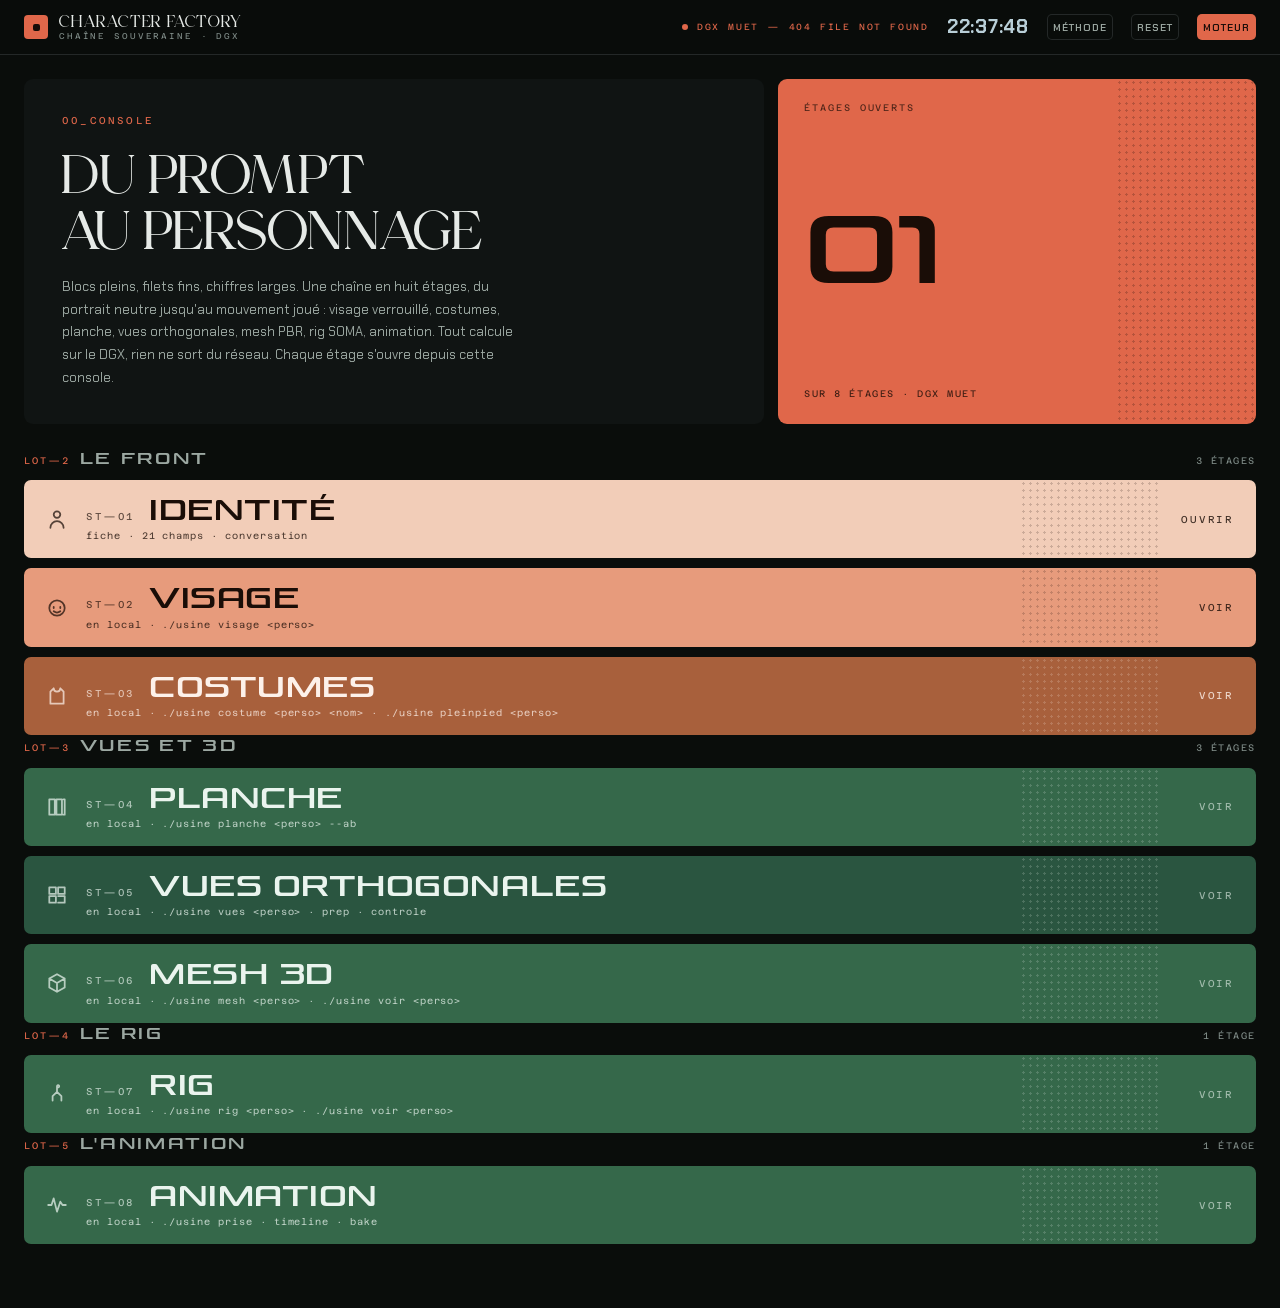
==== console.html @ dc8e5987 "Put a status page at the site root, move the Identity console to console.html index.html is now the " ====
<!DOCTYPE html>
<html lang="fr">
<head>
<meta charset="UTF-8">
<meta name="viewport" content="width=device-width, initial-scale=1, viewport-fit=cover">
<title>CHARACTER FACTORY</title>
<meta name="description" content="Chaîne souveraine prompt ou photo → visage → costumes → planche → vues orthogonales → mesh PBR → rig SOMA → animation.">
<link rel="icon" href="data:image/svg+xml,%3Csvg xmlns='http://www.w3.org/2000/svg' viewBox='0 0 32 32'%3E%3Crect width='32' height='32' rx='6' fill='%23e0674a'/%3E%3Crect x='12' y='12' width='8' height='8' rx='2' fill='%23170c08'/%3E%3C/svg%3E">
<link rel="preconnect" href="https://fonts.googleapis.com">
<link rel="preconnect" href="https://fonts.gstatic.com" crossorigin>
<link rel="stylesheet" href="https://fonts.googleapis.com/css2?family=Chakra+Petch:wght@400;500;600;700&family=Azeret+Mono:wght@300;400;500&family=Saira+Semi+Condensed:wght@400;600&display=swap">
<link rel="stylesheet" href="./assets/tokens.css">
<link rel="stylesheet" href="./assets/rack.css">
<link rel="stylesheet" href="./assets/factory.css">
</head>
<body>

<header class="hdr">
  <button class="logo" id="home-btn" title="revenir à la console">
    <span class="sq"><i></i></span>
    <span>
      <b>Character Factory</b>
      <small>chaîne souveraine · dgx</small>
    </span>
  </button>

  <span class="sp"></span>

  <span class="pill" id="engine-pill"><i></i><span id="engine-text">démarrage</span></span>
  <span class="clock" id="clock">--:--:--</span>

  <button class="tb ghost sm" id="console-btn" title="revenir à la console" hidden>◂ Console</button>
  <button class="tb ghost sm" id="method-btn" title="voir la méthode chargée">Méthode</button>
  <button class="tb ghost sm" id="reset-btn" title="vider la session">Reset</button>
  <button class="tb go sm" id="settings-btn" title="URL du DGX, modèle, repli">Moteur</button>
</header>

<main class="console" id="home">

  <div class="console-top">
    <div class="hero">
      <span class="ref">00_console</span>
      <h1>Du prompt<br>au personnage</h1>
      <p>
        Blocs pleins, filets fins, chiffres larges. Une chaîne en huit étages, du portrait
        neutre jusqu'au mouvement joué : visage verrouillé, costumes, planche, vues
        orthogonales, mesh PBR, rig SOMA, animation. Tout calcule sur le DGX, rien ne sort
        du réseau. Chaque étage s'ouvre depuis cette console.
      </p>
    </div>

    <div class="statcard">
      <span class="ref">étages ouverts</span>
      <span class="n" id="stat-n">01</span>
      <span class="foot" id="stat-foot">sur 8 étages</span>
      <span class="dots"></span>
    </div>
  </div>

  <div id="console-sections"></div>

</main>

<main class="bench" id="work" hidden>

  <!-- ── colonne 1 : le rack des étages ──────────────── -->
  <section class="col">
    <div class="c-head">
      <h2>Chaîne</h2>
      <span class="sec">8 étages</span>
    </div>
    <ul class="rack" id="rack"></ul>

    <div class="pan">
      <div class="meter">
        <span>Fiche d'identité</span>
        <span class="bar"><i id="sheet-meter"></i></span>
      </div>
    </div>
  </section>

  <!-- ── colonne 2 : la scène ────────────────────────── -->
  <section class="col stage">
    <div class="pan">
      <div class="c-head">
        <span class="sec" id="stage-ref">ST-01</span>
        <h2 id="stage-name">Identité</h2>
      </div>
      <p class="stage-blurb" id="stage-blurb"></p>
    </div>

    <!-- étage actif -->
    <div id="stage-live" class="stage-body">
      <div class="chat">
        <div class="chat-log" id="chat-log"></div>
        <div class="previews" id="previews"></div>
        <div class="composer">
          <textarea class="fld" id="input-text" rows="3"
                    placeholder="décris ton perso, ou réponds aux questions… (⌘/Ctrl + Entrée pour envoyer)"></textarea>
          <div class="composer-actions">
            <label class="tb ghost sm" title="ajouter des références">
              + Réf.
              <input type="file" id="pick-image" accept="image/*" multiple hidden>
            </label>
            <span class="sp"></span>
            <button class="tb go sm" id="send">Envoyer ▸</button>
          </div>
        </div>
      </div>

      <label class="drop" id="drop">
        Dépose une image n'importe où sur la page — vêtement, accessoire, ambiance, visage de référence
      </label>

      <div class="out" id="output" hidden>
        <div class="pan-head">
          <span class="t" id="output-label">sortie</span>
          <span class="sp"></span>
          <button class="tb ghost sm" id="copy">Copier</button>
          <button class="tb ghost sm" id="download">.txt</button>
        </div>
        <pre id="output-text"></pre>
      </div>
    </div>

    <!-- étage en attente d'un worker -->
    <div id="stage-pending" class="stage-body" hidden>
      <div class="pan">
        <p class="stage-blurb" style="margin-top:0">
          Cet étage tourne en local, sur la machine, en ligne de commande :
        </p>
        <pre class="cmd" id="stage-needs">./usine</pre>
        <p class="stage-note" style="margin-top:12px">
          Pas de serveur. Chaque commande écrit dans projects/&lt;perso&gt;/ et range ce qu'elle a fait
          dans project.json. ./usine etat &lt;perso&gt; dit où en est le personnage et quoi lancer ensuite ;
          ./usine doctor dit quels moteurs tournent déjà sur la machine.
        </p>
      </div>

      <div class="pan" id="plate-plan" hidden>
        <div class="c-head"><h2>Plan de planche</h2><span class="sec">§5.4 corrigé</span></div>
        <p class="stage-note" style="margin:10px 0 14px">
          La maquette d'origine portait trois plein pieds. Il manquait le profil pur : l'étage 3D
          a besoin des quatre azimuts alignés à ±5°. Layout corrigé —
        </p>
        <div class="sheetgrid">
          <div class="panel-cell"><span class="az">0°</span><span class="cap">Fullbody<br>front</span></div>
          <div class="panel-cell"><span class="az">90°</span><span class="cap">Fullbody<br>left</span></div>
          <div class="panel-cell"><span class="az">180°</span><span class="cap">Fullbody<br>back</span></div>
          <div class="panel-cell"><span class="az">270°</span><span class="cap">Fullbody<br>right</span></div>
          <div class="panel-cell"><span class="az">45°</span><span class="cap">Fullbody<br>3/4</span></div>
        </div>
        <div class="sheetgrid" style="margin-top:6px">
          <div class="panel-cell close"><span class="cap">Close up<br>face</span></div>
          <div class="panel-cell close"><span class="cap">Close up<br>profil</span></div>
          <div class="panel-cell close"><span class="cap">Close up<br>3/4</span></div>
          <div class="panel-cell close"><span class="cap">Expression<br>une par gén.</span></div>
          <div class="panel-cell close"><span class="cap">—</span></div>
        </div>
      </div>
    </div>
  </section>

  <!-- ── colonne 3 : la fiche ────────────────────────── -->
  <section class="col">
    <div class="c-head">
      <h2>Identité</h2>
      <span class="sec">autorité</span>
      <span class="cnt" id="sheet-progress">0/21</span>
    </div>

    <div class="sheet">
      <div class="sheet-fields" id="sheet-fields"></div>
      <div class="sheet-actions">
        <button class="tb go block" id="generate">▸ Prompt image</button>
        <button class="tb ghost block" id="ref2va">▸ Prompt Ref2VA (H3)</button>
        <label class="pill" style="padding:4px 2px;cursor:pointer">
          <input type="checkbox" id="mask-face">
          <span>Disque sur le visage des plein pieds</span>
        </label>
        <button class="tb ghost block sm" id="export-json">Exporter l'identité .json</button>
        <p class="stage-note">puis, sur la machine : ./usine nouveau --identite &lt;fichier&gt;</p>
      </div>
    </div>

    <div class="pan">
      <dl class="kv">
        <dt>pose</dt><dd>A-pose · 45°</dd>
        <dt>squelette</dt><dd>soma77</dd>
        <dt>unité</dt><dd>mètres · Y up · +Z devant</dd>
        <dt>identité</dt><dd>une seule par personnage</dd>
      </dl>
      <span class="dots"></span>
    </div>
  </section>

</main>

<!-- ── réglages du moteur ────────────────────────────── -->
<div class="scrim" id="settings" hidden>
  <div class="modal">
    <div class="modal-head">
      <span class="t">// moteur</span>
      <span class="sp"></span>
      <button class="tb ghost sm" data-close>×</button>
    </div>
    <div class="modal-body">
      <p>
        Le DGX est interrogé en dialecte OpenAI sur <code>/v1/chat/completions</code>.
        Colle la racine publique du tunnel, sans <code>/v1</code> : il est ajouté tout seul.
      </p>

      <div>
        <div class="lbl" style="margin-bottom:5px">URL du DGX</div>
        <input class="fld" id="set-dgx-url" placeholder="https://dgx-01.exemple.net" autocomplete="off" spellcheck="false">
        <p class="lbl" id="set-implicit" style="margin-top:6px;letter-spacing:.1em;text-transform:none" hidden></p>
      </div>

      <div>
        <div class="lbl" style="margin-bottom:5px">Modèle servi</div>
        <input class="fld" id="set-dgx-model" placeholder="local-model" autocomplete="off" spellcheck="false">
      </div>

      <div>
        <div class="lbl" style="margin-bottom:5px">Jeton (Bearer, facultatif)</div>
        <input class="fld" id="set-dgx-token" type="password" placeholder="laisser vide si le tunnel est déjà authentifié" autocomplete="off">
      </div>

      <div style="display:flex;gap:8px;align-items:center">
        <button class="tb ghost sm" id="set-probe-btn">Tester le DGX</button>
        <span class="lbl" id="set-probe" style="letter-spacing:.1em;text-transform:none"></span>
      </div>

      <hr style="border:none;height:1px;background:var(--line);margin:2px 0">

      <div>
        <div class="lbl" style="margin-bottom:5px">Clé Anthropic — repli</div>
        <input class="fld" id="set-key" type="password" placeholder="sk-ant-…" autocomplete="off">
      </div>

      <div>
        <div class="lbl" style="margin-bottom:5px">Modèle de repli</div>
        <select class="fld" id="set-anthropic-model"></select>
      </div>

      <div>
        <div class="lbl" style="margin-bottom:5px">Arbitrage</div>
        <select class="fld" id="set-engine">
          <option value="auto">auto — DGX d'abord, repli si muet</option>
          <option value="dgx">DGX seul — souverain, pas de repli</option>
          <option value="anthropic">Anthropic seul</option>
        </select>
      </div>

      <p class="warn">
        Rien n'est envoyé ailleurs que vers l'URL du DGX ou api.anthropic.com. Clé et jeton restent
        dans le localStorage de ce navigateur. Ne partage pas cette page avec la clé en cache.
      </p>
    </div>
    <div class="modal-foot">
      <span class="sp"></span>
      <button class="tb ghost sm" data-close>Annuler</button>
      <button class="tb go sm" id="set-save">Enregistrer ▸</button>
    </div>
  </div>
</div>

<!-- ── méthode ───────────────────────────────────────── -->
<div class="scrim" id="method" hidden>
  <div class="modal lg">
    <div class="modal-head">
      <span class="t">// data/methodology.md</span>
      <span class="sp"></span>
      <button class="tb ghost sm" data-close>×</button>
    </div>
    <div class="modal-body">
      <pre class="method-body" id="method-body"></pre>
    </div>
    <div class="modal-foot">
      <span class="lbl" style="text-transform:none;letter-spacing:.08em">
        édite <code>data/methodology.md</code> dans le dépôt pour changer le comportement du modèle
      </span>
      <span class="sp"></span>
      <button class="tb go sm" data-close>OK</button>
    </div>
  </div>
</div>

<div class="toast" id="toast"></div>

<script type="module" src="./js/app.js"></script>
</body>
</html>
---- assets/tokens.css ----
/* ============================================================
   CHARACTER FACTORY — jetons de thème
   Source unique de vérité. Repris du rack NL (Station NL Rack
   Verdant / Banc NL Comparatif). Aucune couleur en dur ailleurs :
   tout composant passe par une variable définie ici.
   ============================================================ */

:root {
  /* fonds, du plus profond au plus relevé */
  --bg:      #0a0d0b;
  --panel:   #101413;
  --panel2:  #151a18;
  --panel3:  #1b211e;

  /* encres */
  --ink:     #e6eae7;
  --ink2:    #9ca8a2;
  --ink3:    #7c8884;

  /* accents */
  --cy:      #b9cfd8;   /* acier pâle — la voie A, les valeurs lues */
  --or:      #e0674a;   /* orange — l'action, la voie B, l'alerte */
  --grn:     #2f6b4a;   /* vert sourd — l'état engagé */
  --grn2:    #3d8a60;   /* vert clair — la progression */

  /* rampe des barres de la console — du plus clair au plus sourd,
     comme la pile de logiciels du banc NL */
  --coral-3: #f2cdb8;
  --coral-2: #e79b7c;
  --coral-1: #a8603c;
  --verd-2:  #35684a;
  --verd-1:  #2a5540;
  --on-light: #1a0d07;

  /* traits */
  --line:    rgba(198, 213, 220, .14);
  --line-cy: rgba(185, 207, 216, .45);
  --line-or: rgba(224, 103, 74, .70);
  --line-gr: rgba(47, 107, 74, .85);

  /* encres inversées, posées sur un aplat d'accent */
  --on-or:   #170c08;
  --on-cy:   #0a0d0b;
  --on-grn:  #eaf4ee;

  /* typographie */
  --f-ui:    'Chakra Petch', 'Saira Semi Condensed', sans-serif;
  --f-mono:  'Azeret Mono', ui-monospace, monospace;
  --f-disp:  'Venus Rising', 'Chakra Petch', sans-serif;
  /* Norelli Demo Black ne porte que 54 glyphes : A-Z et a-z, sans
     chiffre ni accent. Elle ne peut donc tenir que des chaînes dont on
     maîtrise le contenu exact — en pratique le seul logotype. Partout
     ailleurs, un caractère manquant ferait basculer la police en plein
     mot, ce qui se voit. */
  --f-black: 'Norelli', 'Venus Rising', 'Chakra Petch', sans-serif;

  /* rayons — sobres, outil professionnel */
  --r1: 4px;
  --r2: 5px;
  --r3: 7px;
  --r4: 9px;

  /* espacements */
  --s1: 4px;
  --s2: 6px;
  --s3: 10px;
  --s4: 14px;
  --s5: 18px;
  --s6: 24px;

  /* gouttières du banc */
  --rack-w:  252px;
  --sheet-w: 340px;

  color-scheme: dark;
}
---- assets/rack.css ----
/* ============================================================
   CHARACTER FACTORY — composants du rack
   Langage repris du banc NL : en-tête collante, rack de rangées,
   moniteur à volet A/B, transport, timeline, cartes de méta.
   Typographie : Venus Rising porte l'affichage, comme dans le banc
   NL. Norelli Black remplace la "Four Zero" du banc d'origine, qui y
   était déclarée sans jamais servir ; elle ne tient que le logotype,
   faute de chiffres et d'accents dans son jeu de 54 glyphes.
   ============================================================ */

@font-face {
  font-family: 'Venus Rising';
  src: url('./fonts/venus-rising.otf') format('opentype');
  font-weight: 400;
  font-style: normal;
  font-display: swap;
}
@font-face {
  font-family: 'Norelli';
  src: url('./fonts/norelli-black.otf') format('opentype');
  font-weight: 400;
  font-style: normal;
  font-display: swap;
}

* { box-sizing: border-box; }
html, body { height: 100%; }

body {
  margin: 0;
  background: var(--bg);
  color: var(--ink);
  font-family: var(--f-ui);
  font-variant-numeric: tabular-nums;
  font-size: 12px;
  line-height: 1.5;
  -webkit-font-smoothing: antialiased;
}

button, input, select, textarea {
  font-family: var(--f-ui);
  border: none;
  outline: none;
  color: inherit;
  background: none;
}
button { cursor: pointer; }
button:focus-visible, input:focus-visible,
select:focus-visible, textarea:focus-visible,
[tabindex]:focus-visible {
  outline: 2px solid var(--or);
  outline-offset: 2px;
}
::selection { background: var(--or); color: var(--on-or); }
::-webkit-scrollbar { width: 9px; height: 9px; }
::-webkit-scrollbar-track { background: transparent; }
::-webkit-scrollbar-thumb { background: var(--panel3); border-radius: 999px; }

@keyframes sPulse { 0%,100% { opacity:.35 } 50% { opacity:1 } }
@media (prefers-reduced-motion: reduce) {
  * { animation: none !important; transition: none !important; }
}

/* ── deux voix typographiques ───────────────────────────── */
.mono {
  font-family: var(--f-mono);
  letter-spacing: .2em;
  text-transform: uppercase;
  font-size: 9px;
}
.venus {
  font-family: var(--f-disp);
  letter-spacing: .06em;
  text-transform: uppercase;
  line-height: 1;
}

/* ── en-tête ────────────────────────────────────────────── */
.hdr {
  position: sticky; top: 0; z-index: 40;
  background: rgba(10, 13, 11, .94);
  backdrop-filter: blur(12px);
  padding: 13px var(--s6);
  display: flex; align-items: center; gap: var(--s5);
  flex-wrap: wrap;
  box-shadow: inset 0 -1px 0 var(--line);
}
.logo { display: flex; align-items: center; gap: 11px; padding: 0; text-align: left; }
.logo .sq {
  width: 24px; height: 24px; border-radius: var(--r1);
  background: var(--or);
  display: flex; align-items: center; justify-content: center;
}
.logo .sq i { display: block; width: 7px; height: 7px; border-radius: 2px; background: var(--on-or); }
.logo b {
  display: block; font-family: var(--f-black); font-size: 16px; font-weight: 400;
  letter-spacing: .05em; text-transform: uppercase; line-height: 1.1;
}
.logo small {
  display: block; font-family: var(--f-mono); font-size: 8.5px;
  letter-spacing: .22em; color: var(--ink3); text-transform: uppercase;
}
.hdr .sp { flex: 1; min-width: 16px; }

.pill {
  display: flex; align-items: center; gap: 9px;
  font-family: var(--f-mono); font-size: 9px; letter-spacing: .2em;
  color: var(--ink3); text-transform: uppercase;
}
.pill i { width: 6px; height: 6px; border-radius: 50%; background: var(--ink3); flex: none; }
.pill.on    i { background: var(--grn2); }
.pill.work  i { background: var(--cy); animation: sPulse 1.2s infinite; }
.pill.err   i { background: var(--or); }
.pill.on    { color: var(--ink2); }
.pill.err   { color: var(--or); }

.clock { font-size: 19px; font-weight: 700; letter-spacing: .04em; color: var(--cy); }

/* ── boutons ────────────────────────────────────────────── */
.tb {
  display: inline-flex; align-items: center; justify-content: center;
  height: 30px; min-width: 30px; padding: 0 var(--s3);
  border-radius: var(--r2); background: var(--panel2);
  color: var(--ink); font-size: 11px; font-weight: 600;
  letter-spacing: .1em; text-transform: uppercase;
  transition: filter .12s, background .12s;
}
.tb:hover:not(:disabled) { filter: brightness(1.18); }
.tb:disabled { opacity: .3; cursor: default; }
.tb.go   { background: var(--or); color: var(--on-or); }
.tb.on   { background: var(--grn); color: var(--on-grn); }
.tb.ghost { background: transparent; box-shadow: inset 0 0 0 1px var(--line); color: var(--ink2); }
.tb.ghost:hover:not(:disabled) { color: var(--ink); box-shadow: inset 0 0 0 1px var(--line-cy); }
.tb.sm   { height: 26px; font-size: 10px; padding: 0 var(--s2); }
.tb.block { width: 100%; }
.tb svg { width: 14px; height: 14px; fill: currentColor; }

.seg { display: inline-flex; background: var(--panel2); border-radius: var(--r2); padding: 3px; gap: 3px; }
.seg .tb { background: transparent; height: 26px; font-size: 10px; }
.seg .tb.on { background: var(--grn); }

.lbl {
  font-family: var(--f-mono); font-size: 8.5px; letter-spacing: .2em;
  text-transform: uppercase; color: var(--ink3);
}

/* ── champs ─────────────────────────────────────────────── */
.fld {
  width: 100%; background: var(--panel2); border-radius: var(--r2);
  padding: 8px var(--s3); color: var(--ink); font-size: 12px;
  box-shadow: inset 0 0 0 1px var(--line);
}
.fld:focus { box-shadow: inset 0 0 0 1px var(--line-cy); }
.fld::placeholder { color: var(--ink3); }
textarea.fld { resize: vertical; min-height: 58px; line-height: 1.55; }
select.fld { cursor: pointer; }

/* ── le banc : rack | scène | fiche ─────────────────────── */
.bench {
  max-width: 1720px; margin: 0 auto;
  padding: var(--s5) var(--s6) 48px;
  display: grid;
  grid-template-columns: var(--rack-w) minmax(0, 1fr) var(--sheet-w);
  gap: var(--s4); align-items: start;
}
@media (max-width: 1280px) { .bench { grid-template-columns: var(--rack-w) minmax(0, 1fr); } }
@media (max-width: 900px)  { .bench { grid-template-columns: 1fr; } }

.col { display: flex; flex-direction: column; gap: var(--s3); min-width: 0; }

/* ── entête de colonne ──────────────────────────────────── */
.c-head { display: flex; align-items: baseline; gap: var(--s4); padding: 0 2px; }
.c-head h2 {
  margin: 0; font-family: var(--f-disp); font-size: 12px; font-weight: 400;
  letter-spacing: .2em; text-transform: uppercase; color: var(--ink3);
}
.c-head .sec { font-family: var(--f-mono); font-size: 9px; letter-spacing: .2em; color: var(--or); }
.c-head .cnt {
  margin-left: auto; font-family: var(--f-mono); font-size: 9px;
  letter-spacing: .14em; color: var(--ink3); text-transform: uppercase;
}

/* ── rangée de rack ─────────────────────────────────────── */
.rack { list-style: none; margin: 0; padding: 0; display: flex; flex-direction: column; gap: 5px; }

.item {
  position: relative; display: flex; align-items: center; gap: var(--s4);
  border-radius: var(--r3); background: var(--panel);
  padding: 11px var(--s4); min-height: 64px; overflow: hidden;
  transition: transform .16s, filter .16s; text-align: left; width: 100%;
}
.item:hover { filter: brightness(1.1); transform: translateX(3px); }
.item .dots {
  position: absolute; right: 10px; top: 0; bottom: 0; width: 54px;
  background-image: radial-gradient(rgba(198,213,220,.12) 1px, transparent 1.1px);
  background-size: 7px 7px; pointer-events: none; z-index: 0;
}
.item.sel { background: #122a2d; box-shadow: inset 0 0 0 1px var(--line-cy); }
.item.done { box-shadow: inset 0 0 0 1px var(--line-gr); }
.item .st { width: 7px; height: 7px; border-radius: 50%; flex: none; background: var(--panel3); }
.item .st.ok   { background: var(--grn2); }
.item .st.run  { background: var(--cy); animation: sPulse 1.2s infinite; }
.item .st.err  { background: var(--or); }
.item .txt { min-width: 0; flex: 1; position: relative; z-index: 1; }
.item .ref {
  display: block; font-family: var(--f-mono); font-size: 8.5px; letter-spacing: .18em;
  color: var(--ink3); text-transform: uppercase;
  white-space: nowrap; overflow: hidden; text-overflow: ellipsis;
}
/* Venus Rising est plus large que la fonte d'interface : un nom
   d'étage passe à la ligne au lieu de se faire couper. Le rack a de la
   hauteur, il n'a pas de largeur. */
.item .nm {
  display: block; font-family: var(--f-disp); font-size: 13px;
  line-height: 1.2; letter-spacing: .04em; text-transform: uppercase;
  margin-top: 3px; overflow-wrap: break-word;
}
.item .sub {
  display: block; font-family: var(--f-mono); font-size: 8.5px; line-height: 1.5;
  letter-spacing: .08em; color: var(--ink2); margin-top: 4px;
  white-space: nowrap; overflow: hidden; text-overflow: ellipsis;
}
.item.locked { opacity: .42; }
.item.locked:hover { transform: none; filter: none; }

/* séparateur de série dans le rack */
.rack .serie {
  display: flex; align-items: baseline; gap: var(--s3);
  padding: 12px 4px 4px;
  font-family: var(--f-mono); font-size: 8.5px; letter-spacing: .2em;
  text-transform: uppercase; color: var(--or);
}
.rack .serie:first-child { padding-top: 2px; }
.rack .serie::after { content: ""; flex: 1; height: 1px; background: var(--line); order: 1; }
.rack .serie .n { order: 2; color: var(--ink3); }

/* ── panneau générique ─────────────────────────────────── */
.pan { position: relative; overflow: hidden; background: var(--panel); border-radius: var(--r3); padding: var(--s4) var(--s5); }
.pan .dots {
  position: absolute; right: 10px; top: 0; bottom: 0; width: 96px;
  background-image: radial-gradient(rgba(198,213,220,.12) 1px, transparent 1.1px);
  background-size: 7px 7px; pointer-events: none;
}
.pan.flat { padding: 0; overflow: hidden; }
.pan-head {
  display: flex; align-items: center; gap: var(--s3);
  padding: 10px var(--s4); box-shadow: inset 0 -1px 0 var(--line);
}
.pan-head .t {
  font-family: var(--f-mono); font-size: 9px; letter-spacing: .2em;
  text-transform: uppercase; color: var(--ink3);
}
.pan-head .sp { flex: 1; }

/* ── moniteur, volet A/B ────────────────────────────────── */
.monitor {
  position: relative; width: 100%; aspect-ratio: 16/9;
  border-radius: var(--r4); background: #000; overflow: hidden;
  box-shadow: inset 0 0 0 1px var(--line); user-select: none;
}
.monitor .layer { position: absolute; inset: 0; }
.monitor .layer.b { clip-path: inset(0 0 0 50%); }
.monitor .layer img { width: 100%; height: 100%; object-fit: contain; display: block; }
.monitor.mode-side .layer { width: 50%; clip-path: none; }
.monitor.mode-side .layer.b { left: 50%; }
.monitor.mode-a .layer.b, .monitor.mode-b .layer.a { visibility: hidden; }
.monitor.mode-side .handle, .monitor.mode-a .handle, .monitor.mode-b .handle { display: none; }
.handle {
  position: absolute; top: 0; bottom: 0; left: 50%; width: 2px; margin-left: -1px;
  background: var(--or); cursor: ew-resize; z-index: 5;
}
.handle::before { content: ""; position: absolute; top: 0; bottom: 0; left: -12px; width: 26px; }
.handle .grip {
  position: absolute; top: 50%; left: 50%; transform: translate(-50%, -50%);
  width: 26px; height: 44px; border-radius: var(--r1); background: var(--or);
  display: flex; align-items: center; justify-content: center; gap: 3px;
  box-shadow: 0 2px 10px rgba(0,0,0,.5);
}
.handle .grip i { width: 2px; height: 16px; background: var(--on-or); border-radius: 1px; display: block; }
.tag {
  position: absolute; top: 12px; z-index: 6; display: flex; align-items: center; gap: 8px;
  padding: 6px var(--s3); border-radius: var(--r2);
  background: rgba(10,13,11,.82); backdrop-filter: blur(6px);
  box-shadow: inset 0 0 0 1px var(--line); pointer-events: none;
}
.tag.a { left: 12px; } .tag.b { right: 12px; }
.tag b { font-family: var(--f-disp); font-size: 13px; letter-spacing: .06em; }
.tag.a b { color: var(--cy); } .tag.b b { color: var(--or); }
.tag span {
  display: block; font-family: var(--f-mono); font-size: 8.5px; letter-spacing: .14em;
  text-transform: uppercase; color: var(--ink2); max-width: 28ch;
  overflow: hidden; text-overflow: ellipsis; white-space: nowrap;
}
.monitor .empty {
  position: absolute; inset: 0; display: flex; flex-direction: column;
  align-items: center; justify-content: center; gap: var(--s4);
  text-align: center; padding: var(--s6); color: var(--ink3);
}
.monitor .empty b {
  font-family: var(--f-disp); font-size: 22px;
  letter-spacing: .08em; text-transform: uppercase; color: var(--ink2);
}
.readout {
  position: absolute; bottom: 12px; right: 12px; z-index: 6;
  padding: 6px var(--s3); border-radius: var(--r2);
  background: rgba(10,13,11,.82); box-shadow: inset 0 0 0 1px var(--line);
  font-size: 13px; font-weight: 600; color: var(--cy); letter-spacing: .04em;
  pointer-events: none;
}

/* ── transport ──────────────────────────────────────────── */
.transport {
  display: flex; align-items: center; gap: 8px; flex-wrap: wrap;
  background: var(--panel); border-radius: var(--r3); padding: var(--s3) var(--s4);
}
.transport .sp { flex: 1; min-width: 8px; }
.timecode { font-size: 15px; font-weight: 700; color: var(--cy); letter-spacing: .04em; padding: 0 var(--s2); white-space: nowrap; }
.timecode small { font-family: var(--f-mono); font-size: 8.5px; letter-spacing: .16em; color: var(--ink3); margin-left: 8px; text-transform: uppercase; }

/* ── timeline ───────────────────────────────────────────── */
.timeline { background: var(--panel); border-radius: var(--r3); padding: 12px var(--s4); display: flex; flex-direction: column; gap: 8px; }
.tl { position: relative; height: 28px; }
.tl input[type=range] {
  position: absolute; inset: 0; width: 100%; height: 100%; margin: 0;
  -webkit-appearance: none; appearance: none; background: transparent; cursor: pointer; z-index: 3;
}
.tl input[type=range]::-webkit-slider-thumb { -webkit-appearance: none; width: 4px; height: 28px; border-radius: 2px; background: var(--or); }
.tl input[type=range]::-moz-range-thumb { width: 4px; height: 28px; border: none; border-radius: 2px; background: var(--or); }
.tl .track { position: absolute; left: 0; right: 0; top: 10px; height: 8px; border-radius: var(--r1); background: var(--panel3); overflow: hidden; }
.tl .fill { height: 100%; width: 0; background: var(--grn2); }
.tl .ticks {
  position: absolute; left: 0; right: 0; bottom: 0; height: 5px;
  background-image: repeating-linear-gradient(90deg, var(--ink3) 0 1px, transparent 1px 25%);
  opacity: .5;
}
.tl-foot { display: flex; justify-content: space-between; font-family: var(--f-mono); font-size: 8.5px; letter-spacing: .16em; color: var(--ink3); text-transform: uppercase; }

/* ── carte de méta, paires clé/valeur ───────────────────── */
.meta {
  border-radius: var(--r4); padding: var(--s5); display: flex; flex-direction: column;
  gap: var(--s3); position: relative; overflow: hidden; background: var(--panel);
}
.meta.a { box-shadow: inset 0 0 0 1px var(--line-cy); }
.meta.b { box-shadow: inset 0 0 0 1px var(--line-or); }
.meta .dots {
  position: absolute; right: 10px; top: 0; bottom: 0; width: 120px;
  background-image: radial-gradient(rgba(198,213,220,.16) 1px, transparent 1.1px);
  background-size: 7px 7px; pointer-events: none;
}
.kv { display: grid; grid-template-columns: auto 1fr; gap: 4px var(--s4); font-family: var(--f-mono); font-size: 9px; letter-spacing: .1em; position: relative; margin: 0; }
.kv dt { color: var(--ink3); text-transform: uppercase; }
.kv dd { margin: 0; color: var(--ink2); }
.kv dd.big { font-family: var(--f-ui); font-size: 15px; font-weight: 600; color: var(--cy); letter-spacing: .02em; }

/* ── dépôt de fichiers ──────────────────────────────────── */
.drop {
  border-radius: var(--r3); box-shadow: inset 0 0 0 1px var(--line-gr);
  padding: var(--s4) var(--s5); display: flex; align-items: center; gap: var(--s4);
  color: var(--ink3); font-family: var(--f-mono); font-size: 9px;
  letter-spacing: .16em; text-transform: uppercase; cursor: pointer;
  transition: box-shadow .12s, color .12s;
}
.drop:hover, .drop.over { box-shadow: inset 0 0 0 1px var(--or); color: var(--or); }
.drop input { display: none; }

/* ── avertissement ──────────────────────────────────────── */
.warn {
  border-radius: var(--r1); background: rgba(224,103,74,.14);
  box-shadow: inset 0 0 0 1px rgba(224,103,74,.55);
  padding: 7px var(--s3); font-family: var(--f-mono); font-size: 8.5px;
  letter-spacing: .1em; line-height: 1.6; color: var(--or); text-transform: uppercase;
}

/* ── jauge ──────────────────────────────────────────────── */
.meter { display: flex; flex-direction: column; gap: 5px; font-family: var(--f-mono); font-size: 8.5px; letter-spacing: .14em; color: var(--ink3); text-transform: uppercase; }
.meter .bar { height: 4px; border-radius: 2px; background: var(--panel3); overflow: hidden; }
.meter .bar i { display: block; height: 100%; width: 0; background: var(--grn2); transition: width .3s; }

/* ── bandeau flottant ───────────────────────────────────── */
.toast {
  position: fixed; left: 50%; bottom: 22px; transform: translateX(-50%); z-index: 60;
  background: var(--panel3); color: var(--ink); padding: var(--s3) var(--s5);
  border-radius: var(--r3); font-size: 12px; box-shadow: 0 8px 30px rgba(0,0,0,.5);
  opacity: 0; transition: opacity .2s; pointer-events: none; max-width: 90vw;
}
.toast.on { opacity: 1; }

/* ── boîte modale ───────────────────────────────────────── */
.scrim {
  position: fixed; inset: 0; z-index: 70; background: rgba(4,6,5,.78);
  backdrop-filter: blur(4px); display: flex; align-items: center; justify-content: center;
  padding: var(--s6);
}
.scrim[hidden] { display: none; }
.modal {
  background: var(--panel); border-radius: var(--r4); width: min(560px, 100%);
  max-height: 84vh; display: flex; flex-direction: column; overflow: hidden;
  box-shadow: inset 0 0 0 1px var(--line), 0 24px 60px rgba(0,0,0,.6);
}
.modal.lg { width: min(860px, 100%); }
.modal-head {
  display: flex; align-items: center; gap: var(--s3);
  padding: var(--s4) var(--s5); box-shadow: inset 0 -1px 0 var(--line);
}
.modal-head .t { font-family: var(--f-mono); font-size: 9px; letter-spacing: .2em; text-transform: uppercase; color: var(--ink3); }
.modal-head .sp { flex: 1; }
.modal-body { padding: var(--s5); overflow: auto; display: flex; flex-direction: column; gap: var(--s4); }
.modal-foot { padding: var(--s4) var(--s5); display: flex; gap: 8px; align-items: center; box-shadow: inset 0 1px 0 var(--line); }
.modal-foot .sp { flex: 1; }
.modal-body p { margin: 0; color: var(--ink2); line-height: 1.6; }
.modal-body code { font-family: var(--f-mono); font-size: 10px; color: var(--cy); }

[hidden] { display: none !important; }

/* ============================================================
   LA CONSOLE — page d'accueil
   Reprise de la home du banc NL : une carte héro, une carte de
   compte, puis la pile des étages en barres pleines.
   ============================================================ */

.console { max-width: 1420px; margin: 0 auto; padding: var(--s6) var(--s6) 64px; display: flex; flex-direction: column; gap: var(--s6); }

.console-top { display: grid; grid-template-columns: minmax(0, 1.55fr) minmax(0, 1fr); gap: var(--s4); }
@media (max-width: 900px) { .console-top { grid-template-columns: 1fr; } }

/* ── carte héro ─────────────────────────────────────────── */
.hero { background: var(--panel); border-radius: var(--r4); padding: 34px 38px; display: flex; flex-direction: column; gap: var(--s5); }
.hero .ref { font-family: var(--f-mono); font-size: 10px; letter-spacing: .22em; text-transform: uppercase; color: var(--or); }
.hero h1 {
  /* Norelli ne porte que des lettres et l'espace : ce titre est écrit
     pour elle, sans chiffre, sans accent, sans ponctuation. */
  margin: 0; font-family: var(--f-black); font-weight: 400;
  font-size: clamp(30px, 4.4vw, 54px); line-height: 1.04;
  letter-spacing: .01em; text-transform: uppercase; color: var(--ink);
}
.hero p { margin: 0; max-width: 58ch; color: var(--ink2); font-size: 13px; line-height: 1.75; }

/* ── carte de compte ────────────────────────────────────── */
.statcard {
  position: relative; overflow: hidden; border-radius: var(--r4);
  background: var(--or); color: var(--on-light);
  padding: 22px 26px; display: flex; flex-direction: column; min-height: 210px;
}
.statcard .ref { font-family: var(--f-mono); font-size: 9.5px; letter-spacing: .2em; text-transform: uppercase; opacity: .72; }
.statcard .n {
  font-family: var(--f-disp); font-size: clamp(56px, 8vw, 92px); line-height: 1;
  letter-spacing: -.01em; margin: auto 0; position: relative;
}
.statcard .foot { font-family: var(--f-mono); font-size: 9.5px; letter-spacing: .16em; text-transform: uppercase; opacity: .8; }
.statcard .dots {
  position: absolute; right: 0; top: 0; bottom: 0; width: 140px;
  background-image: radial-gradient(rgba(26,13,7,.22) 1px, transparent 1.1px);
  background-size: 7px 7px; pointer-events: none;
}

/* ── section ────────────────────────────────────────────── */
.sect { display: flex; flex-direction: column; gap: var(--s3); }
.sect-head { display: flex; align-items: baseline; gap: var(--s3); }
.sect-head h2 {
  margin: 0; font-family: var(--f-disp); font-size: 15px; font-weight: 400;
  letter-spacing: .18em; text-transform: uppercase; color: var(--ink2);
}
.sect-head .k { font-family: var(--f-mono); font-size: 9.5px; letter-spacing: .2em; color: var(--or); }
.sect-head .cnt { margin-left: auto; font-family: var(--f-mono); font-size: 9.5px; letter-spacing: .16em; text-transform: uppercase; color: var(--ink3); }

/* ── dalle d'étage ──────────────────────────────────────── */
.slab {
  position: relative; overflow: hidden; width: 100%; text-align: left;
  border-radius: var(--r3); padding: 17px 22px;
  display: flex; align-items: center; gap: var(--s5);
  transition: filter .14s, transform .14s;
}
.slab:hover { filter: brightness(1.06); transform: translateX(3px); }
.slab .ico { flex: none; width: 22px; height: 22px; opacity: .72; }
.slab .ico svg { width: 100%; height: 100%; fill: none; stroke: currentColor; stroke-width: 1.6; }
.slab .body { min-width: 0; flex: 1; position: relative; z-index: 1; }
.slab .line { display: flex; align-items: baseline; gap: var(--s4); flex-wrap: wrap; }
.slab .ref { font-family: var(--f-mono); font-size: 10px; letter-spacing: .16em; text-transform: uppercase; opacity: .68; flex: none; }
.slab .nm { font-family: var(--f-disp); font-size: clamp(19px, 2.2vw, 27px); line-height: 1.05; letter-spacing: .02em; text-transform: uppercase; }
.slab .sub { display: block; margin-top: 5px; font-family: var(--f-mono); font-size: 9.5px; letter-spacing: .1em; opacity: .74; }
.slab .dots {
  position: absolute; right: 96px; top: 0; bottom: 0; width: 140px;
  background-image: radial-gradient(currentColor 1px, transparent 1.1px);
  background-size: 7px 7px; opacity: .18; pointer-events: none;
}
.slab .go {
  flex: none; font-family: var(--f-mono); font-size: 10px; letter-spacing: .18em;
  text-transform: uppercase; opacity: .82; position: relative; z-index: 1;
}

/* les trois teintes de la pile, comme sur la home NL */
.slab.t3 { background: var(--coral-3); color: var(--on-light); }
.slab.t2 { background: var(--coral-2); color: var(--on-light); }
.slab.t1 { background: var(--coral-1); color: #fdf1ea; }

/* les étages encore verrouillés restent dans la famille verte */
.slab.lk  { background: var(--verd-2); color: var(--on-grn); }
.slab.lk2 { background: var(--verd-1); color: var(--on-grn); }
.slab.lk .go, .slab.lk2 .go { opacity: .6; }
---- assets/factory.css ----
/* ============================================================
   CHARACTER FACTORY — les étages
   Conversation, fiche d'identité, widgets interactifs.
   Les noms de classe sont ceux du générateur d'origine, pour que
   le code repris continue de s'y accrocher sans réécriture.
   ============================================================ */

/* ── scène ──────────────────────────────────────────────── */
.stage { display: flex; flex-direction: column; gap: var(--s3); min-width: 0; }
.stage-body { display: flex; flex-direction: column; gap: var(--s3); min-width: 0; }
.stage-note {
  font-family: var(--f-mono); font-size: 8.5px; letter-spacing: .14em;
  line-height: 1.7; color: var(--ink3); text-transform: uppercase;
}
/* Le résumé d'étage est de la prose, pas une étiquette : on le
   laisse en bas de casse, sinon il devient illisible sur trois lignes. */
.stage-blurb {
  margin: 10px 0 0; font-size: 12px; line-height: 1.65;
  color: var(--ink2); max-width: 82ch;
}

/* ── conversation ───────────────────────────────────────── */
.chat {
  background: var(--panel); border-radius: var(--r3);
  display: flex; flex-direction: column; min-height: 0;
  height: clamp(340px, calc(100vh - 340px), 760px);
}
.chat-log { flex: 1; overflow-y: auto; padding: var(--s4); display: flex; flex-direction: column; gap: var(--s3); }

.msg { display: flex; flex-direction: column; gap: 4px; max-width: 94%; }
.msg-meta { font-family: var(--f-mono); font-size: 8.5px; letter-spacing: .2em; text-transform: uppercase; color: var(--ink3); }
.msg-body {
  background: var(--panel2); border-radius: var(--r2); padding: var(--s3) var(--s4);
  font-size: 12.5px; line-height: 1.6; color: var(--ink); white-space: pre-wrap; word-break: break-word;
}
.msg-user { align-self: flex-end; align-items: flex-end; }
.msg-user .msg-body { background: var(--panel3); box-shadow: inset 0 0 0 1px var(--line-cy); }
.msg-system .msg-body { background: transparent; box-shadow: inset 0 0 0 1px var(--line); color: var(--ink3); font-family: var(--f-mono); font-size: 9.5px; letter-spacing: .08em; line-height: 1.8; }
.msg-tool .msg-body { background: transparent; color: var(--grn2); font-family: var(--f-mono); font-size: 9px; letter-spacing: .1em; padding: 2px var(--s2); }
.msg-err .msg-body { background: rgba(224,103,74,.12); box-shadow: inset 0 0 0 1px rgba(224,103,74,.5); color: var(--or); }
.msg-images { display: flex; flex-wrap: wrap; gap: 6px; margin-bottom: 6px; }
.msg-images img { width: 78px; height: 78px; object-fit: cover; border-radius: var(--r1); box-shadow: inset 0 0 0 1px var(--line); }

.thinking { display: flex; gap: 5px; padding: 3px 0; }
.thinking span { width: 5px; height: 5px; border-radius: 50%; background: var(--cy); animation: sPulse 1.1s infinite; }
.thinking span:nth-child(2) { animation-delay: .18s; }
.thinking span:nth-child(3) { animation-delay: .36s; }

/* ── zone de saisie ─────────────────────────────────────── */
.composer { padding: var(--s3) var(--s4) var(--s4); display: flex; flex-direction: column; gap: 8px; box-shadow: inset 0 1px 0 var(--line); }
.composer-actions { display: flex; align-items: center; gap: 8px; }
.composer-actions .sp { flex: 1; }
.composer label.tb { cursor: pointer; }

.previews { display: flex; flex-wrap: wrap; gap: 6px; padding: 0 var(--s4); }
.previews:empty { display: none; }
.preview-thumb {
  position: relative; width: 54px; height: 54px; border-radius: var(--r1);
  background-size: cover; background-position: center;
  box-shadow: inset 0 0 0 1px var(--line);
}
.preview-thumb button {
  position: absolute; top: -5px; right: -5px; width: 17px; height: 17px;
  border-radius: 50%; background: var(--or); color: var(--on-or);
  font-size: 11px; line-height: 1; display: flex; align-items: center; justify-content: center;
}

/* ── widgets interactifs ────────────────────────────────── */
.msg-widget { max-width: 100%; }
.msg-widget .msg-body { background: var(--panel2); box-shadow: inset 0 0 0 1px var(--line-gr); }
.widget-question { font-size: 12.5px; color: var(--ink); margin-bottom: var(--s3); line-height: 1.5; }
.widget-area { display: flex; flex-direction: column; gap: var(--s3); }
.widget-locked .widget-area { opacity: .55; }
.widget-result { font-family: var(--f-mono); font-size: 9px; letter-spacing: .14em; color: var(--grn2); text-transform: uppercase; }

.chips-row { display: flex; flex-wrap: wrap; gap: 6px; }
.chip {
  padding: 6px var(--s3); border-radius: var(--r1); background: var(--panel3);
  color: var(--ink2); font-size: 11px; letter-spacing: .04em;
  box-shadow: inset 0 0 0 1px transparent; transition: background .12s, color .12s;
}
.chip:hover:not(:disabled) { color: var(--ink); box-shadow: inset 0 0 0 1px var(--line-cy); }
.chip-selected { background: var(--grn); color: var(--on-grn); }
.chip-other { background: transparent; box-shadow: inset 0 0 0 1px var(--line); color: var(--ink3); }
.chips-custom { display: flex; gap: 6px; align-items: center; }
.chips-custom .fld { flex: 1; }

.slider-wrap { display: flex; flex-direction: column; gap: 6px; }
.slider-value { font-family: var(--f-disp); font-size: 20px; letter-spacing: .06em; color: var(--cy); }
.slider { -webkit-appearance: none; appearance: none; width: 100%; height: 22px; background: transparent; cursor: pointer; }
.slider::-webkit-slider-runnable-track { height: 4px; border-radius: 2px; background: var(--panel3); }
.slider::-webkit-slider-thumb { -webkit-appearance: none; width: 14px; height: 14px; margin-top: -5px; border-radius: 50%; background: var(--or); }
.slider::-moz-range-track { height: 4px; border-radius: 2px; background: var(--panel3); }
.slider::-moz-range-thumb { width: 14px; height: 14px; border: none; border-radius: 50%; background: var(--or); }
.slider-ticks { display: flex; justify-content: space-between; font-family: var(--f-mono); font-size: 8.5px; letter-spacing: .16em; color: var(--ink3); }

.swatches-row { display: flex; flex-wrap: wrap; gap: 6px; }
.swatches-row:empty { display: none; }
.swatch {
  position: relative; display: flex; align-items: flex-end; justify-content: center;
  width: 62px; height: 46px; border-radius: var(--r1);
  box-shadow: inset 0 0 0 1px var(--line);
}
.swatch span {
  font-family: var(--f-mono); font-size: 8px; letter-spacing: .08em;
  background: rgba(10,13,11,.72); color: var(--ink); padding: 2px 4px;
  border-radius: 2px; margin-bottom: 4px;
}
.swatch-x {
  position: absolute; top: -5px; right: -5px; width: 17px; height: 17px;
  border-radius: 50%; background: var(--or); color: var(--on-or); font-size: 11px;
  line-height: 1; display: flex; align-items: center; justify-content: center;
}
.picker-row { display: flex; gap: 8px; align-items: center; }
.color-picker { width: 42px; height: 30px; border-radius: var(--r1); background: var(--panel3); cursor: pointer; padding: 3px; }
.widget-confirm { align-self: flex-start; }

/* ── fiche d'identité ───────────────────────────────────── */
.sheet { background: var(--panel); border-radius: var(--r3); display: flex; flex-direction: column; overflow: hidden; }
.sheet-fields { padding: var(--s3) var(--s4); overflow-y: auto; max-height: clamp(300px, calc(100vh - 400px), 720px); display: flex; flex-direction: column; gap: var(--s4); }
.sheet-section { display: flex; flex-direction: column; gap: 2px; }
.sheet-section-title {
  font-family: var(--f-mono); font-size: 8.5px; letter-spacing: .22em;
  text-transform: uppercase; color: var(--or); padding-bottom: 5px;
  display: flex; align-items: baseline; gap: var(--s3);
}
.sheet-section-title::after { content: ""; flex: 1; height: 1px; background: var(--line); }
.sheet-row { display: grid; grid-template-columns: 112px 1fr; gap: var(--s3); padding: 3px 0; align-items: baseline; }
.sheet-key { font-family: var(--f-mono); font-size: 8.5px; letter-spacing: .12em; text-transform: uppercase; color: var(--ink3); }
.sheet-val { font-size: 11.5px; line-height: 1.45; word-break: break-word; }
.sheet-val.filled { color: var(--ink); }
.sheet-val.empty { color: var(--panel3); }
.sheet-val.empty::before { content: "—"; }
@keyframes flashIn { from { background: rgba(61,138,96,.42); } to { background: transparent; } }
.sheet-val.flash { animation: flashIn .8s ease-out; border-radius: 2px; }
.sheet-actions { padding: var(--s3) var(--s4) var(--s4); display: flex; flex-direction: column; gap: 6px; box-shadow: inset 0 1px 0 var(--line); }

/* ── commande locale d'un étage ─────────────────────────── */
.cmd {
  margin: 10px 0 0; padding: var(--s3) var(--s4); border-radius: var(--r2);
  background: var(--panel2); box-shadow: inset 0 0 0 1px var(--line-gr);
  font-family: var(--f-mono); font-size: 11px; line-height: 1.6; letter-spacing: .02em;
  color: var(--cy); white-space: pre-wrap; word-break: break-word;
}

/* ── sortie texte ───────────────────────────────────────── */
.out { background: var(--panel); border-radius: var(--r3); overflow: hidden; }
.out pre {
  margin: 0; padding: var(--s4); max-height: 420px; overflow: auto;
  font-family: var(--f-mono); font-size: 10.5px; line-height: 1.7;
  color: var(--ink2); white-space: pre-wrap; word-break: break-word; letter-spacing: 0;
}
.method-body {
  margin: 0; font-family: var(--f-mono); font-size: 10.5px; line-height: 1.75;
  color: var(--ink2); white-space: pre-wrap; word-break: break-word; letter-spacing: 0;
}

/* ── grille de planche (la maquette du brief §5.4) ──────── */
.sheetgrid { display: grid; grid-template-columns: repeat(5, 1fr); gap: 6px; }
@media (max-width: 720px) { .sheetgrid { grid-template-columns: repeat(2, 1fr); } }
.panel-cell {
  position: relative; aspect-ratio: 2/3; border-radius: var(--r2);
  background: var(--panel2); box-shadow: inset 0 0 0 1px var(--line);
  display: flex; flex-direction: column; align-items: center; justify-content: center;
  gap: 4px; padding: var(--s3); text-align: center; overflow: hidden;
}
.panel-cell.close { aspect-ratio: 1/1; }
.panel-cell img { position: absolute; inset: 0; width: 100%; height: 100%; object-fit: cover; }
.panel-cell .cap {
  font-family: var(--f-mono); font-size: 8px; letter-spacing: .16em;
  text-transform: uppercase; color: var(--ink3); line-height: 1.5; position: relative;
}
.panel-cell .az { font-family: var(--f-disp); font-size: 15px; letter-spacing: .06em; color: var(--panel3); position: relative; }
.panel-cell.has-img .cap, .panel-cell.has-img .az { display: none; }
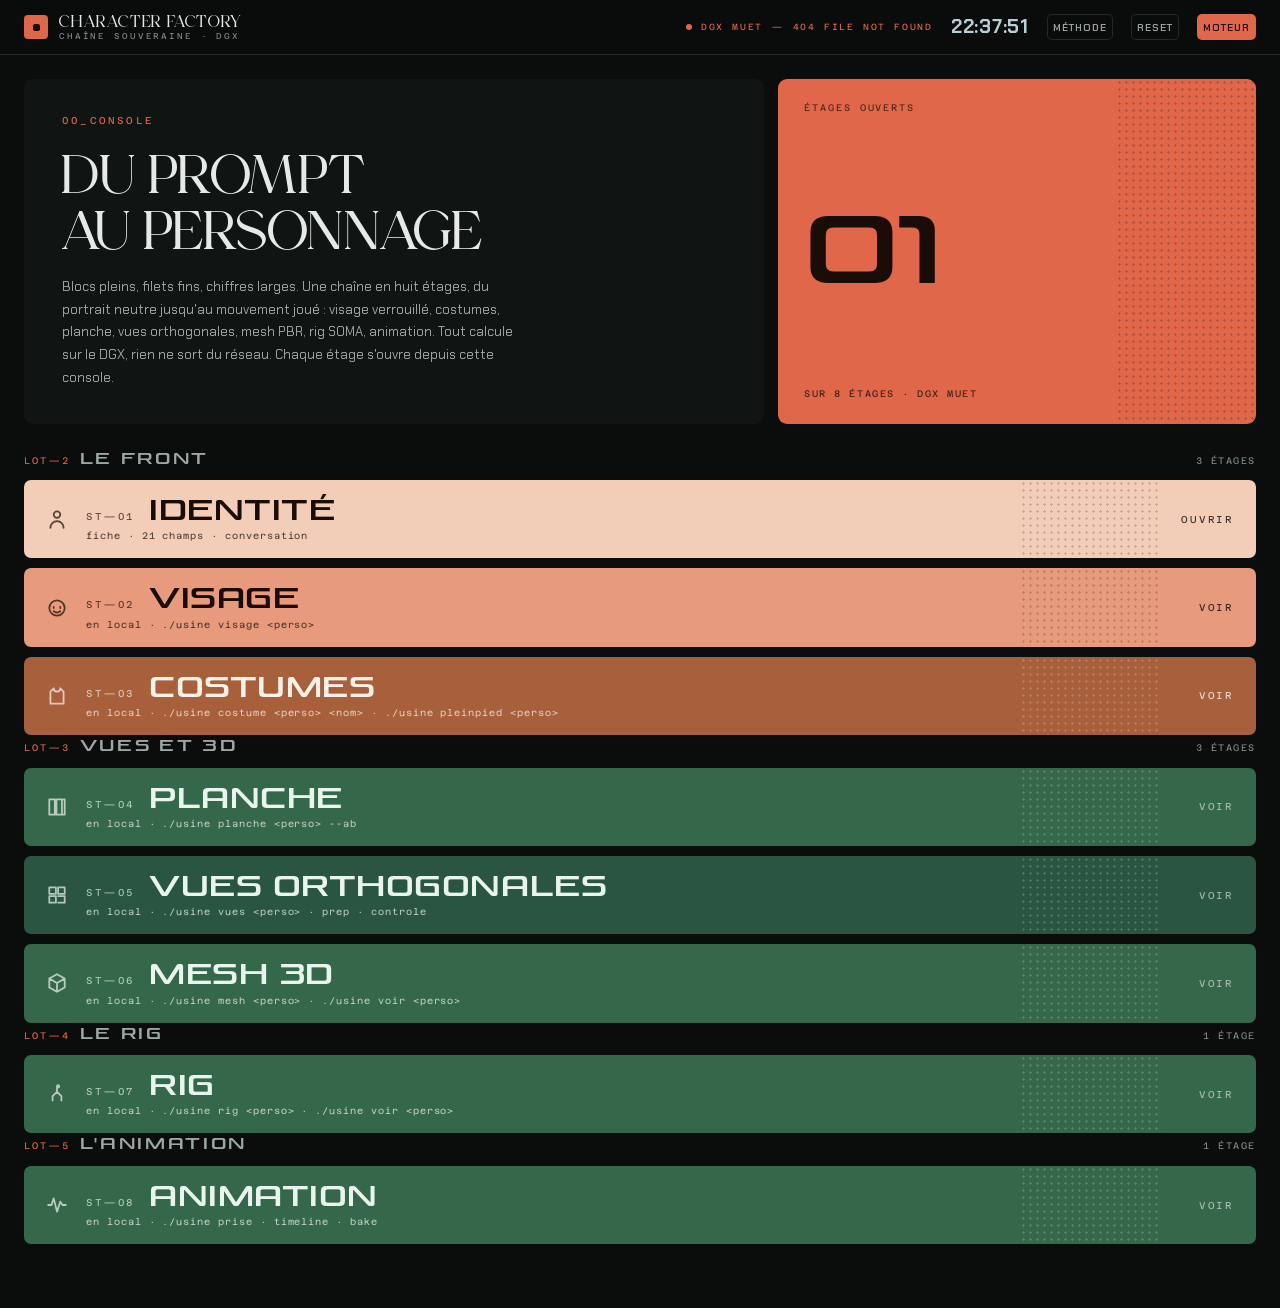
==== commit b8accd6e: "Add the studio: characters as cards, the whole chain by hand in one page ./usine studio serves studi" ====
--- a/console.html
+++ b/console.html
@@ -29,6 +29,7 @@
   <span class="pill" id="engine-pill"><i></i><span id="engine-text">démarrage</span></span>
   <span class="clock" id="clock">--:--:--</span>
 
+  <a class="tb ghost sm" id="studio-btn" href="./studio.html" title="revenir au studio" hidden>◂ Studio</a>
   <button class="tb ghost sm" id="console-btn" title="revenir à la console" hidden>◂ Console</button>
   <button class="tb ghost sm" id="method-btn" title="voir la méthode chargée">Méthode</button>
   <button class="tb ghost sm" id="reset-btn" title="vider la session">Reset</button>
@@ -179,7 +180,7 @@
           <span>Disque sur le visage des plein pieds</span>
         </label>
         <button class="tb ghost block sm" id="export-json">Exporter l'identité .json</button>
-        <p class="stage-note">puis, sur la machine : ./usine nouveau --identite &lt;fichier&gt;</p>
+        <p class="stage-note" id="export-note">puis, sur la machine : ./usine nouveau --identite &lt;fichier&gt;</p>
       </div>
     </div>
 
--- a/assets/tokens.css
+++ b/assets/tokens.css
@@ -38,6 +38,9 @@
   --line-or: rgba(224, 103, 74, .70);
   --line-gr: rgba(47, 107, 74, .85);
 
+  /* voile posé sur une image, sous une étiquette */
+  --veil:    rgba(10, 13, 11, .82);
+
   /* encres inversées, posées sur un aplat d'accent */
   --on-or:   #170c08;
   --on-cy:   #0a0d0b;
--- a/assets/rack.css
+++ b/assets/rack.css
@@ -45,6 +45,9 @@
   background: none;
 }
 button { cursor: pointer; }
+/* Un lien habillé en bouton, en logo ou en dalle garde son habit. */
+a { color: inherit; }
+a.tb, a.logo, a.slab, a.card { text-decoration: none; }
 button:focus-visible, input:focus-visible,
 select:focus-visible, textarea:focus-visible,
 [tabindex]:focus-visible {
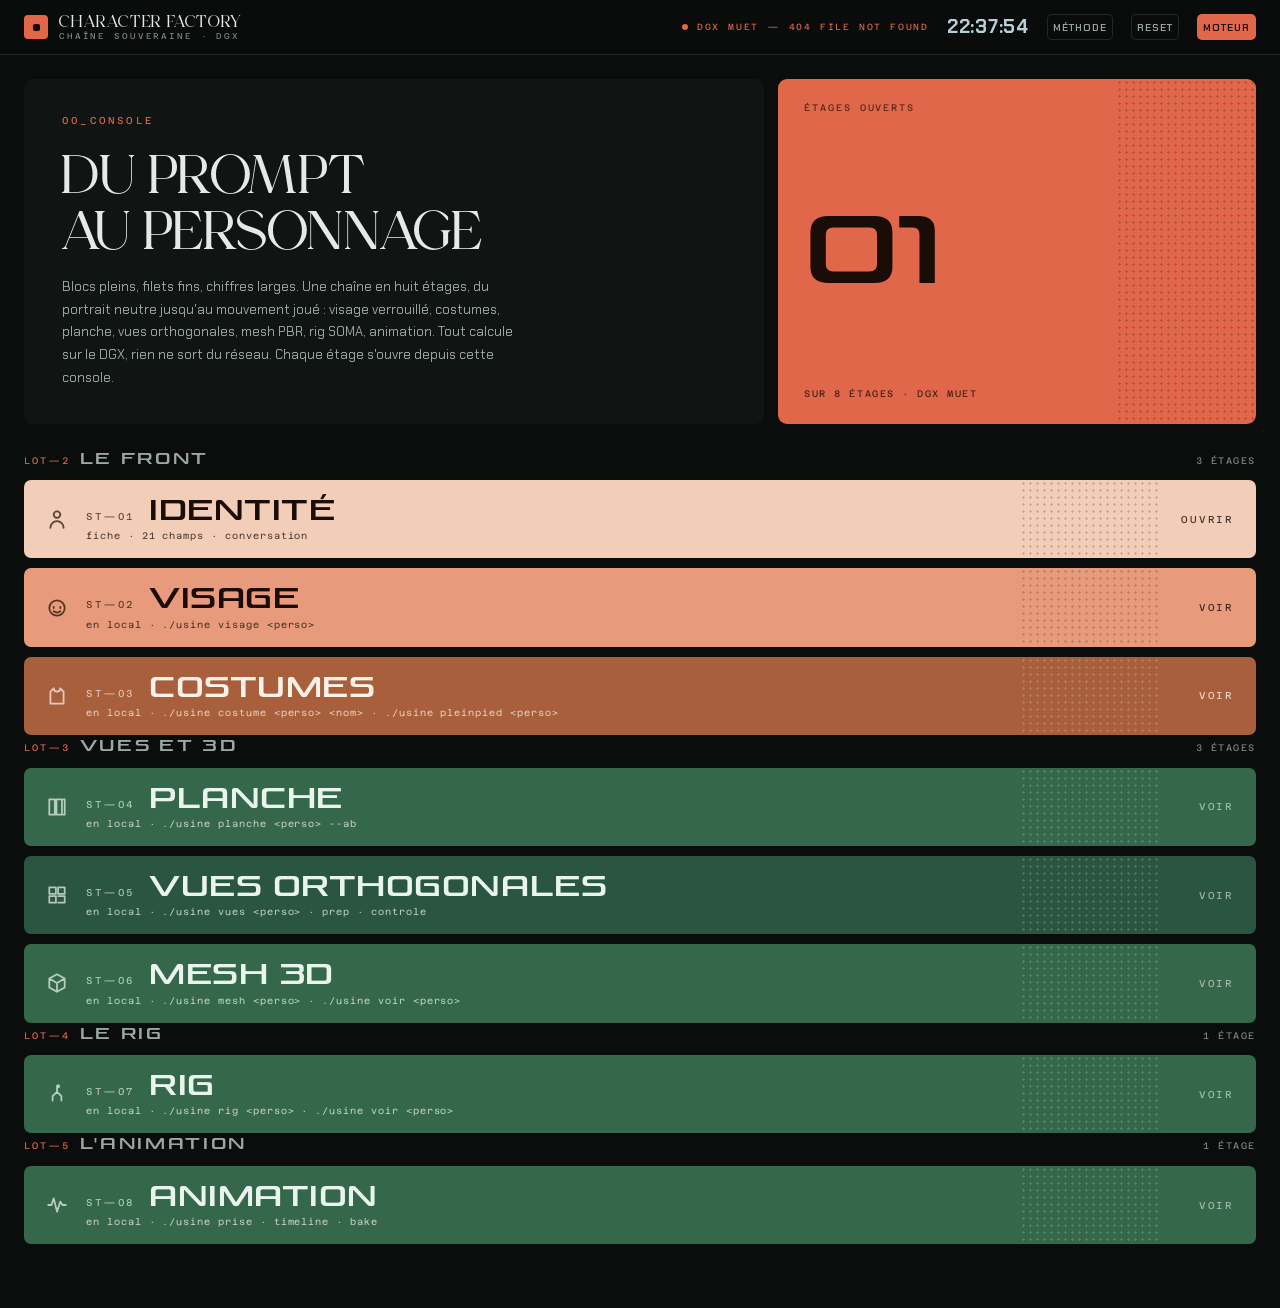
==== commit b002d4df: "Add a render queue, a trash for test characters, and a way back home Cal, 28/09: the renders need a " ====
--- a/console.html
+++ b/console.html
@@ -16,7 +16,7 @@
 <body>
 
 <header class="hdr">
-  <button class="logo" id="home-btn" title="revenir à la console">
+  <button class="logo" id="home-btn" title="revenir au studio">
     <span class="sq"><i></i></span>
     <span>
       <b>Character Factory</b>
--- a/assets/tokens.css
+++ b/assets/tokens.css
@@ -22,6 +22,7 @@
   --or:      #e0674a;   /* orange — l'action, la voie B, l'alerte */
   --grn:     #2f6b4a;   /* vert sourd — l'état engagé */
   --grn2:    #3d8a60;   /* vert clair — la progression */
+  --amb:     #d6a24a;   /* ambre — ce qui attend Cal, jamais une action */
 
   /* rampe des barres de la console — du plus clair au plus sourd,
      comme la pile de logiciels du banc NL */
@@ -37,9 +38,26 @@
   --line-cy: rgba(185, 207, 216, .45);
   --line-or: rgba(224, 103, 74, .70);
   --line-gr: rgba(47, 107, 74, .85);
+  --line-amb: rgba(214, 162, 74, .55);
+  --amb-bg:  rgba(214, 162, 74, .08);
 
   /* voile posé sur une image, sous une étiquette */
   --veil:    rgba(10, 13, 11, .82);
+  --veil-0:  rgba(10, 13, 11, 0);     /* départ transparent d'un dégradé de voile */
+  --scrim:   rgba(4, 6, 5, .78);
+
+  /* planche de présentation, rendue en PNG par factory/presentation_sheet.py :
+     la variante sombre reprend --bg, --panel et les encres ; la claire,
+     un fond de studio gris, a ses propres jetons. --shade est l'ombre de
+     contact sous les pieds. */
+  --paper:       #e6e6e2;
+  --paper2:      #dadad5;
+  --paper-ink:   #141816;
+  --paper-ink2:  #4c5551;
+  --paper-ink3:  #7d8682;
+  --paper-line:  rgba(20, 24, 22, .18);
+  --paper-shade: rgba(20, 24, 22, .30);
+  --shade:       rgba(0, 0, 0, .55);
 
   /* encres inversées, posées sur un aplat d'accent */
   --on-or:   #170c08;
